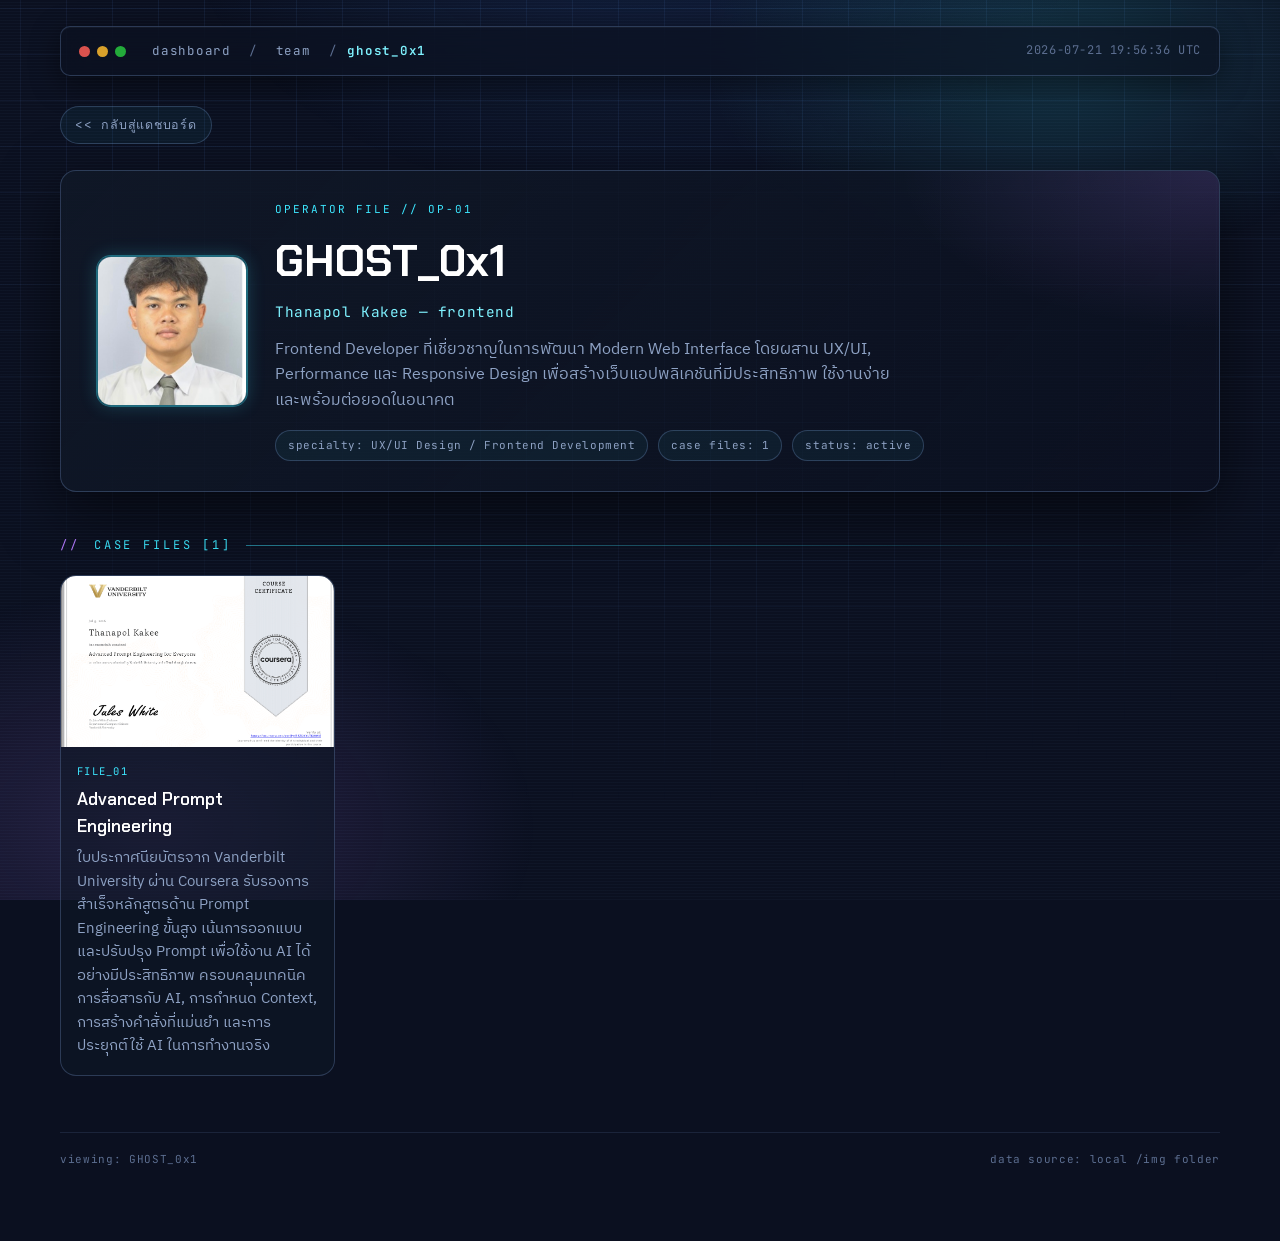
==== docs/profile-1.html @ 01cbeea3 "Initial commit: cyber security team portfolio site PHP source (index/team/profile/project) plus a pr" ====
<!DOCTYPE html>
<html lang="th">
<head>
<meta charset="UTF-8">
<meta name="viewport" content="width=device-width, initial-scale=1.0">
<title>GHOST_0x1 // Operator Profile</title>
<link rel="stylesheet" href="style.css?v=3">
</head>
<body>
<div class="shell">

    <div class="termbar">
        <div class="dots">
            <span class="dot d1"></span>
            <span class="dot d2"></span>
            <span class="dot d3"></span>
        </div>
        <nav class="term-nav" aria-label="Site">
            <a href="index.html">dashboard</a>
            <span class="sep">/</span>
            <a href="team.html">team</a>
            <span class="sep">/</span>
            <span class="current">ghost_0x1</span>
        </nav>
        <div class="clock">2026-07-21 19:56:36 UTC</div>
    </div>

    <a class="back-link" href="index.html">&lt;&lt; กลับสู่แดชบอร์ด</a>

    <div class="profile-header">
        <div class="profile-avatar">
            <img src="img/copter1.jpg"
                 alt="GHOST_0x1"
                 onerror="this.onerror=null; this.style.display='none'; this.insertAdjacentHTML('afterend','<div class=&quot;avatar-fallback&quot;><svg viewBox=&quot;0 0 24 24&quot; fill=&quot;none&quot; stroke=&quot;currentColor&quot; stroke-width=&quot;1.6&quot; stroke-linecap=&quot;round&quot; stroke-linejoin=&quot;round&quot;><path d=&quot;M3 3l18 18&quot;/><path d=&quot;M10.5 5h3l1 2H19a2 2 0 0 1 2 2v8.5&quot;/><path d=&quot;M5 7a2 2 0 0 0-2 2v8a2 2 0 0 0 2 2h11&quot;/><circle cx=&quot;12&quot; cy=&quot;13&quot; r=&quot;3.2&quot;/></svg><span>NO_IMAGE_DATA</span></div>');">
        </div>
        <div class="profile-meta">
            <div class="tag">operator file // OP-01</div>
            <h1>GHOST_0x1</h1>
            <div class="role-line">Thanapol Kakee — frontend</div>
            <p class="bio">Frontend Developer ที่เชี่ยวชาญในการพัฒนา Modern Web Interface โดยผสาน UX/UI, Performance และ Responsive Design 
                        เพื่อสร้างเว็บแอปพลิเคชันที่มีประสิทธิภาพ ใช้งานง่าย และพร้อมต่อยอดในอนาคต</p>
            <div class="stat-row">
                <span class="stat-chip">specialty: UX/UI Design / Frontend Development</span>
                <span class="stat-chip">case files: 1</span>
                <span class="stat-chip">status: active</span>
            </div>
        </div>
    </div>

    <div class="section-label">case files [1]</div>

    <div class="gallery">
                <div class="case-card">
            <div class="case-img">
                <span class="img-bg" style="background-image:url('img/copter.png');"></span>
                <img src="img/copter.png"
                     alt="Advanced Prompt Engineering"
                     loading="lazy"
                     onerror="this.onerror=null; this.style.display='none'; this.parentNode.insertAdjacentHTML('beforeend','<div class=&quot;avatar-fallback&quot;><svg viewBox=&quot;0 0 24 24&quot; fill=&quot;none&quot; stroke=&quot;currentColor&quot; stroke-width=&quot;1.6&quot; stroke-linecap=&quot;round&quot; stroke-linejoin=&quot;round&quot;><path d=&quot;M3 3l18 18&quot;/><path d=&quot;M10.5 5h3l1 2H19a2 2 0 0 1 2 2v8.5&quot;/><path d=&quot;M5 7a2 2 0 0 0-2 2v8a2 2 0 0 0 2 2h11&quot;/><circle cx=&quot;12&quot; cy=&quot;13&quot; r=&quot;3.2&quot;/></svg><span>NO_IMAGE_DATA</span></div>');">
            </div>
            <div class="case-body">
                <div class="case-num">FILE_01</div>
                <h3>Advanced Prompt Engineering</h3>
                <p>ใบประกาศนียบัตรจาก Vanderbilt University ผ่าน Coursera รับรองการสำเร็จหลักสูตรด้าน Prompt Engineering ขั้นสูง เน้นการออกแบบและปรับปรุง 
                Prompt เพื่อใช้งาน AI ได้อย่างมีประสิทธิภาพ ครอบคลุมเทคนิคการสื่อสารกับ AI, การกำหนด Context, การสร้างคำสั่งที่แม่นยำ และการประยุกต์ใช้ AI ในการทำงานจริง</p>
            </div>
        </div>
            </div>

    <div class="footnote">
        <span>viewing: GHOST_0x1</span>
        <span>data source: local /img folder</span>
    </div>

</div>
</body>
</html>
---- docs/style.css ----
@import url('https://fonts.googleapis.com/css2?family=Chakra+Petch:wght@400;500;600;700&family=IBM+Plex+Sans+Thai:wght@400;500;600&family=JetBrains+Mono:wght@400;500;700&display=swap');

/* =====================================================================
   OPERATOR CONSOLE // cyberpunk redesign
   Base #0B1020 · Panel #101827 · Cyan #3DE7FF · Blue #3B82F6 · Purple #B57BFF
   ===================================================================== */

:root{
  --bg:#0B1020;
  --bg-2:#101827;
  --ink:#070B16;

  --cyan:#3DE7FF;
  --cyan-2:#7FF2FF;
  --blue:#3B82F6;
  --purple:#B57BFF;
  --magenta:#F45BD6;

  --text:#E5EEFF;
  --muted:#8EA2C4;
  --faint:#5C6E90;

  --line:rgba(125,160,220,.14);
  --line-2:rgba(125,160,220,.28);
  --glass:rgba(16,24,39,.55);
  --glass-2:rgba(12,18,32,.66);

  --ok:#3BE8B0;
  --warn:#F5C34B;
  --proto:#B57BFF;

  --neon-cyan:0 0 0 1px rgba(61,231,255,.35), 0 0 18px rgba(61,231,255,.22);
  --neon-cyan-strong:0 0 0 1px rgba(61,231,255,.7), 0 0 26px rgba(61,231,255,.4);

  --radius:16px;
  --radius-sm:10px;
  --shell-w:1240px;
  --font-display:'Chakra Petch',sans-serif;
  --font-body:'IBM Plex Sans Thai','Chakra Petch',sans-serif;
  --font-mono:'JetBrains Mono',monospace;
}

*{box-sizing:border-box}
html{scroll-behavior:smooth}

body{
  margin:0;
  min-height:100vh;
  font-family:var(--font-body);
  color:var(--text);
  background:var(--bg);
  line-height:1.6;
  overflow-x:hidden;
  -webkit-font-smoothing:antialiased;
}

/* ---- ambient background: grid + drifting glow + scanlines ---- */
body::before{               /* moving grid */
  content:"";
  position:fixed; inset:-40% -20% -20% -20%;
  z-index:-3;
  background-image:
    linear-gradient(rgba(90,140,220,.10) 1px,transparent 1px),
    linear-gradient(90deg,rgba(90,140,220,.10) 1px,transparent 1px);
  background-size:46px 46px;
  -webkit-mask-image:radial-gradient(ellipse 70% 60% at 50% 30%,#000 40%,transparent 85%);
          mask-image:radial-gradient(ellipse 70% 60% at 50% 30%,#000 40%,transparent 85%);
  transform:translateZ(0);
  animation:gridDrift 26s linear infinite;
}
body::after{                /* radial neon glows */
  content:"";
  position:fixed; inset:0;
  z-index:-2;
  background:
    radial-gradient(45% 40% at 82% 6%,rgba(61,231,255,.16),transparent 60%),
    radial-gradient(50% 45% at 12% 92%,rgba(181,123,255,.16),transparent 60%),
    radial-gradient(60% 55% at 50% -10%,rgba(59,130,246,.14),transparent 60%);
  animation:glowDrift 18s ease-in-out infinite alternate;
  pointer-events:none;
}
/* faint scanline sheet + moving cursor spotlight */
.shell::before{
  content:"";
  position:fixed; inset:0;
  z-index:-1;
  pointer-events:none;
  background:
    radial-gradient(600px 600px at var(--px,-50%) var(--py,-50%),rgba(61,231,255,.06),transparent 70%),
    repeating-linear-gradient(0deg,rgba(120,160,220,.04) 0 1px,transparent 1px 3px);
}

@keyframes gridDrift{to{background-position:0 46px,46px 0}}
@keyframes glowDrift{
  0%{transform:translate3d(0,0,0)}
  100%{transform:translate3d(-24px,20px,0)}
}

/* =====================  SHELL  ===================== */
.shell{
  position:relative;
  max-width:var(--shell-w);
  margin:0 auto;
  padding:26px clamp(16px,4vw,40px) 72px;
}

/* =====================  TERMINAL BAR  ===================== */
.termbar{
  position:sticky; top:14px; z-index:40;
  display:flex; align-items:center; gap:18px;
  padding:11px 18px;
  margin-bottom:30px;
  background:var(--glass-2);
  border:1px solid var(--line-2);
  border-radius:var(--radius-sm);
  backdrop-filter:blur(16px);
  -webkit-backdrop-filter:blur(16px);
  box-shadow:0 8px 30px rgba(0,0,0,.45), inset 0 1px 0 rgba(255,255,255,.04);
}
.termbar .dots{display:flex; gap:7px}
.termbar .dot{width:11px; height:11px; border-radius:50%; opacity:.85}
.dot.d1{background:#ff5f57} .dot.d2{background:#febc2e} .dot.d3{background:#28c840}

.term-nav{display:flex; align-items:center; gap:10px; font-family:var(--font-mono); font-size:12.5px; letter-spacing:.06em}
.term-nav a{color:var(--muted); text-decoration:none; padding:3px 8px; border-radius:6px; transition:color .2s, background .2s, box-shadow .2s}
.term-nav a:hover{color:var(--cyan-2); background:rgba(61,231,255,.08)}
.term-nav a.is-active{color:var(--cyan); text-shadow:0 0 12px rgba(61,231,255,.5)}
.term-nav .sep{color:var(--faint)}
.term-nav .current{color:var(--cyan-2); font-weight:600}
.clock{margin-left:auto; font-family:var(--font-mono); font-size:12px; color:var(--faint); letter-spacing:.05em; white-space:nowrap}

/* =====================  BACK LINK  ===================== */
.back-link{
  display:inline-flex; align-items:center; gap:8px;
  font-family:var(--font-mono); font-size:12.5px; letter-spacing:.06em;
  color:var(--muted); text-decoration:none;
  padding:8px 14px; margin-bottom:26px;
  border:1px solid var(--line-2); border-radius:999px;
  background:rgba(61,231,255,.05);
  transition:.22s;
}
.back-link:hover{color:var(--cyan-2); border-color:rgba(61,231,255,.5); box-shadow:var(--neon-cyan); transform:translateX(-2px)}

/* =====================  HERO  ===================== */
.hero-wrapper{display:grid; grid-template-columns:1.55fr 1fr; gap:22px; margin-bottom:14px}

.hero{
  position:relative; overflow:hidden;
  padding:38px clamp(22px,4vw,44px);
  border:1px solid var(--line-2);
  border-radius:var(--radius);
  background:
    linear-gradient(135deg,rgba(16,24,39,.9),rgba(11,16,32,.72));
  box-shadow:0 22px 60px rgba(0,0,0,.5), inset 0 1px 0 rgba(255,255,255,.05);
}
/* corner brackets */
.hero::before,.hero::after{
  content:""; position:absolute; width:36px; height:36px; pointer-events:none;
  border:2px solid rgba(61,231,255,.55);
}
.hero::before{top:16px; left:16px; border-right:0; border-bottom:0}
.hero::after{bottom:16px; right:16px; border-left:0; border-top:0}
/* scan sweep */
.hero > *{position:relative; z-index:1}
.hero{--scanpos:-30%}

.eyebrow{
  display:inline-flex; align-items:center; gap:9px;
  font-family:var(--font-mono); font-size:11.5px; letter-spacing:.28em; text-transform:uppercase;
  color:var(--cyan-2);
  padding:6px 12px; border:1px solid rgba(61,231,255,.3); border-radius:999px;
  background:rgba(61,231,255,.06);
}
.status-dot{width:8px; height:8px; border-radius:50%; background:var(--ok); box-shadow:0 0 10px var(--ok); animation:pulse 1.8s ease-in-out infinite}
@keyframes pulse{0%,100%{opacity:1; transform:scale(1)}50%{opacity:.35; transform:scale(.7)}}

.hero h1{
  font-family:var(--font-display); font-weight:700;
  font-size:clamp(2.1rem,4.6vw,3.5rem); line-height:1.02; letter-spacing:.01em;
  margin:20px 0 14px;
  background:linear-gradient(180deg,#fff,#9fd8ff);
  -webkit-background-clip:text; background-clip:text; color:transparent;
  text-shadow:0 0 30px rgba(61,231,255,.15);
}
.cursor{display:inline-block; width:.55ch; height:1em; margin-left:.15ch; vertical-align:-.08em; background:var(--cyan); box-shadow:0 0 12px var(--cyan); animation:blink 1.05s steps(1) infinite}
@keyframes blink{50%{opacity:0}}

.hero p{max-width:60ch; color:var(--muted); font-size:1.02rem; margin:0}

.hero-stats{display:flex; flex-wrap:wrap; gap:14px; margin-top:26px}
.hero-box{
  flex:1 1 120px; min-width:110px;
  padding:16px 18px; border:1px solid var(--line); border-radius:var(--radius-sm);
  background:rgba(7,11,22,.5); position:relative; overflow:hidden;
}
.hero-box::after{content:""; position:absolute; left:0; top:0; bottom:0; width:2px; background:linear-gradient(180deg,var(--cyan),transparent)}
.hero-box h2{font-family:var(--font-display); font-weight:700; font-size:1.9rem; margin:0; color:#fff}
.hero-box span{font-family:var(--font-mono); font-size:11px; letter-spacing:.14em; text-transform:uppercase; color:var(--faint)}

/* team-portfolio menu card (index right column) */
.team-dashboard{
  position:relative; overflow:hidden;
  display:flex; flex-direction:column; justify-content:center; gap:12px;
  padding:30px 28px; text-decoration:none; color:var(--text);
  border:1px solid var(--line-2); border-radius:var(--radius);
  background:linear-gradient(160deg,rgba(59,130,246,.14),rgba(181,123,255,.1)),var(--glass);
  box-shadow:0 22px 60px rgba(0,0,0,.5);
  transition:transform .3s, border-color .3s, box-shadow .3s;
}
.team-dashboard::before{content:""; position:absolute; inset:0; background:radial-gradient(120% 90% at 100% 0,rgba(61,231,255,.18),transparent 55%); opacity:.7}
.team-dashboard:hover{transform:translateY(-4px); border-color:rgba(61,231,255,.5); box-shadow:0 26px 70px rgba(0,60,120,.4),var(--neon-cyan)}
.team-icon{font-size:2rem; filter:drop-shadow(0 0 14px rgba(61,231,255,.4)); position:relative}
.team-title{font-family:var(--font-display); font-weight:700; letter-spacing:.14em; font-size:1.05rem; color:var(--cyan-2); position:relative}
.team-desc{color:var(--muted); font-size:.94rem; position:relative}
.team-button{
  align-self:flex-start; margin-top:6px; position:relative;
  font-family:var(--font-mono); font-size:12.5px; letter-spacing:.05em;
  padding:9px 16px; border-radius:999px;
  color:#04121f; background:linear-gradient(90deg,var(--cyan),var(--cyan-2));
  box-shadow:0 8px 22px rgba(61,231,255,.28);
}

/* =====================  SECTION LABEL  ===================== */
.section-label{
  display:flex; align-items:center; gap:14px;
  font-family:var(--font-mono); font-size:12px; letter-spacing:.24em; text-transform:uppercase;
  color:var(--cyan); margin:44px 0 20px;
}
.section-label::before{content:"//"; color:var(--purple)}
.section-label::after{content:""; flex:1; height:1px; background:linear-gradient(90deg,rgba(61,231,255,.5),transparent)}

/* =====================  OPERATOR GRID (index)  ===================== */
.grid{display:grid; grid-template-columns:repeat(auto-fill,minmax(230px,1fr)); gap:20px}

.card{
  position:relative; overflow:hidden; text-decoration:none; color:var(--text);
  display:flex; flex-direction:column;
  border:1px solid var(--line-2); border-radius:var(--radius);
  background:var(--glass); backdrop-filter:blur(10px); -webkit-backdrop-filter:blur(10px);
  transition:transform .32s cubic-bezier(.2,.7,.3,1), border-color .32s, box-shadow .32s;
}
.card::after{content:""; position:absolute; inset:0; border-radius:inherit; box-shadow:inset 0 0 0 1px transparent; transition:box-shadow .32s; pointer-events:none}
.card:hover{transform:translateY(-8px); border-color:rgba(61,231,255,.5); box-shadow:0 24px 60px rgba(0,60,120,.35)}
.card:hover::after{box-shadow:inset 0 0 22px rgba(61,231,255,.18)}

.card-top{
  display:flex; justify-content:space-between; align-items:center;
  padding:12px 16px; font-family:var(--font-mono); font-size:11px; letter-spacing:.1em;
  color:var(--faint); text-transform:uppercase; border-bottom:1px solid var(--line);
}
.card-top .idx{color:var(--cyan)}

.avatar-wrap{position:relative; aspect-ratio:1/1; overflow:hidden; background:var(--ink)}
.avatar-wrap img{width:100%; height:100%; object-fit:cover; display:block; transition:transform .5s ease}
.card:hover .avatar-wrap img{transform:scale(1.07)}
.avatar-wrap::after{content:""; position:absolute; inset:0; background:linear-gradient(180deg,transparent 55%,rgba(7,11,22,.85)); pointer-events:none}

.card-body{padding:16px; display:flex; flex-direction:column; gap:4px}
.codename{font-family:var(--font-display); font-weight:600; font-size:1.15rem; margin:0; color:#fff}
.role{margin:0; font-size:.9rem; color:var(--muted)}
.specialty{
  align-self:flex-start; margin-top:8px;
  font-family:var(--font-mono); font-size:10.5px; letter-spacing:.08em;
  padding:4px 10px; border-radius:999px; color:var(--cyan-2);
  border:1px solid rgba(61,231,255,.3); background:rgba(61,231,255,.06);
}
.enter{
  margin-top:12px; display:flex; align-items:center; justify-content:space-between;
  font-family:var(--font-mono); font-size:11.5px; letter-spacing:.05em; color:var(--muted);
  padding-top:12px; border-top:1px solid var(--line);
}
.enter .arrow{color:var(--cyan); transition:transform .25s}
.card:hover .enter .arrow{transform:translateX(4px)}

/* image fallback (shared) */
.img-bg{display:none}
.avatar-fallback{
  position:absolute; inset:0; display:flex; flex-direction:column; align-items:center; justify-content:center; gap:8px;
  color:var(--faint); background:repeating-linear-gradient(45deg,rgba(90,120,180,.05) 0 8px,transparent 8px 16px),var(--ink);
}
.avatar-fallback svg{width:34px; height:34px; opacity:.6}
.avatar-fallback span{font-family:var(--font-mono); font-size:10px; letter-spacing:.14em}

/* =====================  PROFILE HEADER  ===================== */
.profile-header{
  position:relative; overflow:hidden;
  display:grid; grid-template-columns:auto 1fr; gap:28px; align-items:center;
  padding:30px clamp(20px,3vw,36px);
  border:1px solid var(--line-2); border-radius:var(--radius);
  background:linear-gradient(135deg,rgba(16,24,39,.92),rgba(11,16,32,.7));
  box-shadow:0 22px 60px rgba(0,0,0,.5);
}
.profile-header::before{content:""; position:absolute; inset:0; background:radial-gradient(50% 90% at 100% 0,rgba(181,123,255,.16),transparent 55%); pointer-events:none}
.profile-avatar{position:relative; width:150px; height:150px; border-radius:14px; overflow:hidden; border:1px solid rgba(61,231,255,.4); box-shadow:var(--neon-cyan); flex-shrink:0}
.profile-avatar img{width:100%; height:100%; object-fit:cover; display:block}
.profile-meta{position:relative; z-index:1; min-width:0}
.profile-meta .tag{font-family:var(--font-mono); font-size:11px; letter-spacing:.18em; color:var(--cyan); text-transform:uppercase}
.profile-meta h1{font-family:var(--font-display); font-weight:700; font-size:clamp(1.8rem,4vw,2.7rem); margin:8px 0 4px; color:#fff}
.role-line{color:var(--cyan-2); font-family:var(--font-mono); font-size:.9rem; letter-spacing:.04em}
.bio{color:var(--muted); margin:14px 0 16px; max-width:62ch}
.stat-row{display:flex; flex-wrap:wrap; gap:10px}
.stat-chip{
  font-family:var(--font-mono); font-size:11px; letter-spacing:.05em; color:var(--muted);
  padding:6px 12px; border-radius:999px; border:1px solid var(--line-2); background:rgba(61,231,255,.05);
}

/* =====================  CASE-FILE GALLERY  ===================== */
.gallery{display:grid; grid-template-columns:repeat(auto-fill,minmax(250px,1fr)); gap:20px}
.case-card{
  position:relative; overflow:hidden; display:flex; flex-direction:column;
  border:1px solid var(--line-2); border-radius:var(--radius); background:var(--glass);
  transition:transform .3s, border-color .3s, box-shadow .3s;
}
.case-card:hover{transform:translateY(-6px); border-color:rgba(61,231,255,.45); box-shadow:0 22px 55px rgba(0,60,120,.32)}
.case-img{position:relative; aspect-ratio:16/10; overflow:hidden; background:var(--ink)}
.case-img img{width:100%; height:100%; object-fit:cover; display:block; transition:transform .5s}
.case-card:hover .case-img img{transform:scale(1.06)}
.case-body{padding:16px; display:flex; flex-direction:column; gap:6px}
.case-num{font-family:var(--font-mono); font-size:10.5px; letter-spacing:.12em; color:var(--cyan)}
.case-body h3{font-family:var(--font-display); font-weight:600; font-size:1.08rem; margin:0; color:#fff}
.case-body p{margin:0; color:var(--muted); font-size:.92rem}

/* =====================  PROJECTS GRID (team)  ===================== */
.projects-grid{display:grid; grid-template-columns:repeat(auto-fill,minmax(300px,1fr)); gap:22px}

.tcard{
  position:relative; overflow:hidden; text-decoration:none; color:var(--text);
  display:flex; flex-direction:column;
  border:1px solid var(--line-2); border-radius:var(--radius);
  background:var(--glass); backdrop-filter:blur(10px); -webkit-backdrop-filter:blur(10px);
  transition:transform .32s cubic-bezier(.2,.7,.3,1), border-color .32s, box-shadow .32s;
}
/* cursor-following spotlight (uses --mx/--my set by JS) */
.tcard-spot{position:absolute; inset:0; border-radius:inherit; opacity:0; transition:opacity .3s; pointer-events:none;
  background:radial-gradient(240px 240px at var(--mx,50%) var(--my,50%),rgba(61,231,255,.16),transparent 60%)}
.tcard:hover .tcard-spot{opacity:1}
.tcard:hover,.tcard:focus-visible{transform:translateY(-8px); border-color:rgba(61,231,255,.55); box-shadow:0 26px 66px rgba(0,60,120,.4),var(--neon-cyan); outline:none}

.tcard-media{position:relative; aspect-ratio:16/9; overflow:hidden; background:var(--ink)}
.tcard-media img{width:100%; height:100%; object-fit:cover; display:block; transition:transform .5s}
.tcard:hover .tcard-media img{transform:scale(1.06)}
.tcard-media::after{content:""; position:absolute; inset:0; background:linear-gradient(180deg,transparent 50%,rgba(7,11,22,.8)); pointer-events:none}

/* status badge (shared shape) */
.tcard-status,.pd-status{
  display:inline-flex; align-items:center; gap:7px;
  font-family:var(--font-mono); font-size:10.5px; letter-spacing:.08em; text-transform:uppercase;
  padding:5px 11px; border-radius:999px; border:1px solid var(--line-2);
  background:rgba(7,11,22,.75); color:var(--muted); backdrop-filter:blur(6px);
}
.tcard-status{position:absolute; top:12px; left:12px; z-index:2}
.tcard-dot{width:7px; height:7px; border-radius:50%; background:currentColor; box-shadow:0 0 8px currentColor}
.tcard-status--done,.pd-status--done{color:var(--ok); border-color:rgba(59,232,176,.4)}
.tcard-status--prog,.pd-status--prog{color:var(--warn); border-color:rgba(245,195,75,.4)}
.tcard-status--proto,.pd-status--proto{color:var(--proto); border-color:rgba(181,123,255,.4)}

.tcard-body{padding:18px; display:flex; flex-direction:column; gap:8px; flex:1}
.tcard-kicker{font-family:var(--font-mono); font-size:10.5px; letter-spacing:.12em; color:var(--cyan); text-transform:uppercase}
.tcard-title{font-family:var(--font-display); font-weight:600; font-size:1.2rem; margin:0; color:#fff}
.tcard-desc{margin:0; color:var(--muted); font-size:.94rem; flex:1}
.tcard-tags{display:flex; flex-wrap:wrap; gap:7px; margin-top:4px}
.tcard-tag{font-family:var(--font-mono); font-size:10px; letter-spacing:.05em; color:var(--cyan-2); padding:4px 9px; border-radius:6px; border:1px solid rgba(61,231,255,.25); background:rgba(61,231,255,.06)}
.tcard-cta{
  margin-top:8px; padding-top:12px; border-top:1px solid var(--line);
  display:flex; align-items:center; justify-content:space-between;
  font-family:var(--font-mono); font-size:12px; letter-spacing:.04em; color:var(--cyan-2);
}
.tcard-cta .arrow{display:inline-flex; color:var(--cyan); transition:transform .25s}
.tcard-cta .arrow svg{width:18px; height:18px}
.tcard:hover .tcard-cta .arrow{transform:translateX(5px)}

/* =====================  PROJECT DETAIL  ===================== */
.pd-hero{display:grid; grid-template-columns:1.1fr 1fr; gap:24px; margin-bottom:8px}
.pd-banner{position:relative; aspect-ratio:16/10; overflow:hidden; border-radius:var(--radius); border:1px solid var(--line-2); background:var(--ink); box-shadow:0 20px 55px rgba(0,0,0,.5)}
.pd-banner img{width:100%; height:100%; object-fit:cover; display:block}
.pd-head{display:flex; flex-direction:column; justify-content:center}
.pd-kicker{display:flex; flex-wrap:wrap; align-items:center; gap:12px; font-family:var(--font-mono); font-size:11.5px; letter-spacing:.14em; color:var(--cyan); text-transform:uppercase}
.pd-status{position:static}
.pd-title{font-family:var(--font-display); font-weight:700; font-size:clamp(1.8rem,4vw,2.8rem); margin:16px 0 12px; color:#fff}
.pd-summary{color:var(--muted); font-size:1.02rem; margin:0; max-width:60ch}

.pd-grid{display:grid; grid-template-columns:repeat(auto-fit,minmax(280px,1fr)); gap:20px; margin-top:6px}
.pd-block{
  padding:22px; border:1px solid var(--line-2); border-radius:var(--radius);
  background:var(--glass); backdrop-filter:blur(10px); -webkit-backdrop-filter:blur(10px);
}
.pd-block-head{display:flex; align-items:center; gap:11px; font-family:var(--font-display); font-weight:600; font-size:1.05rem; color:#fff; margin-bottom:14px}
.pd-block-head .ic{display:inline-flex; width:34px; height:34px; align-items:center; justify-content:center; border-radius:9px; color:var(--cyan); border:1px solid rgba(61,231,255,.3); background:rgba(61,231,255,.08)}
.pd-block-head .ic svg{width:18px; height:18px}
.pd-block ul{margin:0; padding-left:0; list-style:none; display:flex; flex-direction:column; gap:9px}
.pd-block li{position:relative; padding-left:20px; color:var(--muted); font-size:.95rem}
.pd-block li::before{content:"▸"; position:absolute; left:0; color:var(--cyan)}
.pd-chips{display:flex; flex-wrap:wrap; gap:8px}
.pd-chips span{font-family:var(--font-mono); font-size:11px; color:var(--cyan-2); padding:6px 12px; border-radius:8px; border:1px solid rgba(61,231,255,.25); background:rgba(61,231,255,.06)}

/* =====================  FOOTNOTE  ===================== */
.footnote{
  display:flex; flex-wrap:wrap; justify-content:space-between; gap:10px;
  margin-top:56px; padding-top:18px; border-top:1px solid var(--line);
  font-family:var(--font-mono); font-size:11px; letter-spacing:.06em; color:var(--faint);
}

/* =====================  FLOATING DOSSIER PANEL (signature)  ===================== */
.hud-panel{
  position:fixed; z-index:60; width:320px; max-width:calc(100vw - 24px);
  padding:18px 18px 16px;
  border:1px solid rgba(61,231,255,.45); border-radius:14px;
  background:linear-gradient(160deg,rgba(12,18,32,.96),rgba(9,13,24,.96));
  backdrop-filter:blur(16px); -webkit-backdrop-filter:blur(16px);
  box-shadow:0 26px 70px rgba(0,0,0,.6),var(--neon-cyan);
  opacity:0; transform:translateY(10px) scale(.98);
  transition:opacity .22s ease, transform .28s cubic-bezier(.2,.7,.3,1);
  pointer-events:none;
}
.hud-panel.is-visible{opacity:1; transform:translateY(0) scale(1)}
.hud-panel::before,.hud-panel::after{content:""; position:absolute; width:16px; height:16px; border:2px solid rgba(61,231,255,.7); pointer-events:none}
.hud-panel::before{top:8px; left:8px; border-right:0; border-bottom:0}
.hud-panel::after{bottom:8px; right:8px; border-left:0; border-top:0}
/* scan line inside panel */
.hud-scan{position:absolute; left:0; right:0; top:0; height:2px; background:linear-gradient(90deg,transparent,rgba(61,231,255,.7),transparent); animation:hudScan 2.6s linear infinite; opacity:.7}
@keyframes hudScan{0%{top:0} 100%{top:100%}}

.hud-eyebrow{font-family:var(--font-mono); font-size:10px; letter-spacing:.2em; text-transform:uppercase; color:var(--cyan)}
.hud-name{font-family:var(--font-display); font-weight:700; font-size:1.15rem; color:#fff; margin:4px 0 10px; line-height:1.2}
.hud-rows{display:grid; grid-template-columns:auto 1fr; gap:6px 12px; margin:0 0 12px}
.hud-rows dt{font-family:var(--font-mono); font-size:10.5px; letter-spacing:.06em; text-transform:uppercase; color:var(--faint)}
.hud-rows dd{margin:0; font-size:12.5px; color:var(--text); text-align:right}
.hud-sep{height:1px; background:linear-gradient(90deg,rgba(61,231,255,.4),transparent); margin:10px 0}
.hud-label{font-family:var(--font-mono); font-size:10px; letter-spacing:.14em; text-transform:uppercase; color:var(--cyan); margin-bottom:7px}
.hud-summary{font-size:12.5px; color:var(--muted); margin:0 0 12px; line-height:1.55}
.hud-chips{display:flex; flex-wrap:wrap; gap:6px; margin-bottom:12px}
.hud-chips span{font-family:var(--font-mono); font-size:9.5px; letter-spacing:.04em; color:var(--cyan-2); padding:3px 8px; border-radius:6px; border:1px solid rgba(61,231,255,.25); background:rgba(61,231,255,.07)}
.hud-feats{margin:0 0 14px; padding-left:0; list-style:none; display:flex; flex-direction:column; gap:5px}
.hud-feats li{position:relative; padding-left:16px; font-size:12px; color:var(--muted)}
.hud-feats li::before{content:"▸"; position:absolute; left:0; color:var(--cyan)}
.hud-actions{display:flex; gap:8px}
.hud-btn{
  flex:1; display:inline-flex; align-items:center; justify-content:center; gap:6px;
  font-family:var(--font-mono); font-size:11px; letter-spacing:.04em; text-decoration:none;
  padding:8px 10px; border-radius:8px; transition:.2s;
}
.hud-btn svg{width:14px; height:14px}
.hud-btn--primary{color:#04121f; background:linear-gradient(90deg,var(--cyan),var(--cyan-2)); box-shadow:0 6px 18px rgba(61,231,255,.28)}
.hud-btn--primary:hover{filter:brightness(1.08)}
.hud-btn--ghost{color:var(--cyan-2); border:1px solid rgba(61,231,255,.35); background:rgba(61,231,255,.05)}
.hud-btn--ghost:hover{border-color:rgba(61,231,255,.7); box-shadow:var(--neon-cyan)}

/* =====================  RESPONSIVE  ===================== */
@media (max-width:940px){
  .hero-wrapper{grid-template-columns:1fr}
  .pd-hero{grid-template-columns:1fr}
}
@media (max-width:680px){
  .termbar{gap:12px; padding:10px 14px}
  .clock{display:none}
  .profile-header{grid-template-columns:1fr; text-align:center; justify-items:center}
  .profile-avatar{width:120px; height:120px}
  .bio{margin-left:auto; margin-right:auto}
  .stat-row{justify-content:center}
  .hud-panel{display:none !important}   /* dossier is a hover feature; grid stays fully usable on touch */
}

/* =====================  REDUCED MOTION  ===================== */
@media (prefers-reduced-motion:reduce){
  *,*::before,*::after{animation-duration:.001ms !important; animation-iteration-count:1 !important; transition-duration:.001ms !important; scroll-behavior:auto !important}
  .hud-panel{transition:opacity .12s linear}
}

/* keyboard focus visibility everywhere */
a:focus-visible,button:focus-visible{outline:2px solid var(--cyan); outline-offset:3px; border-radius:6px}
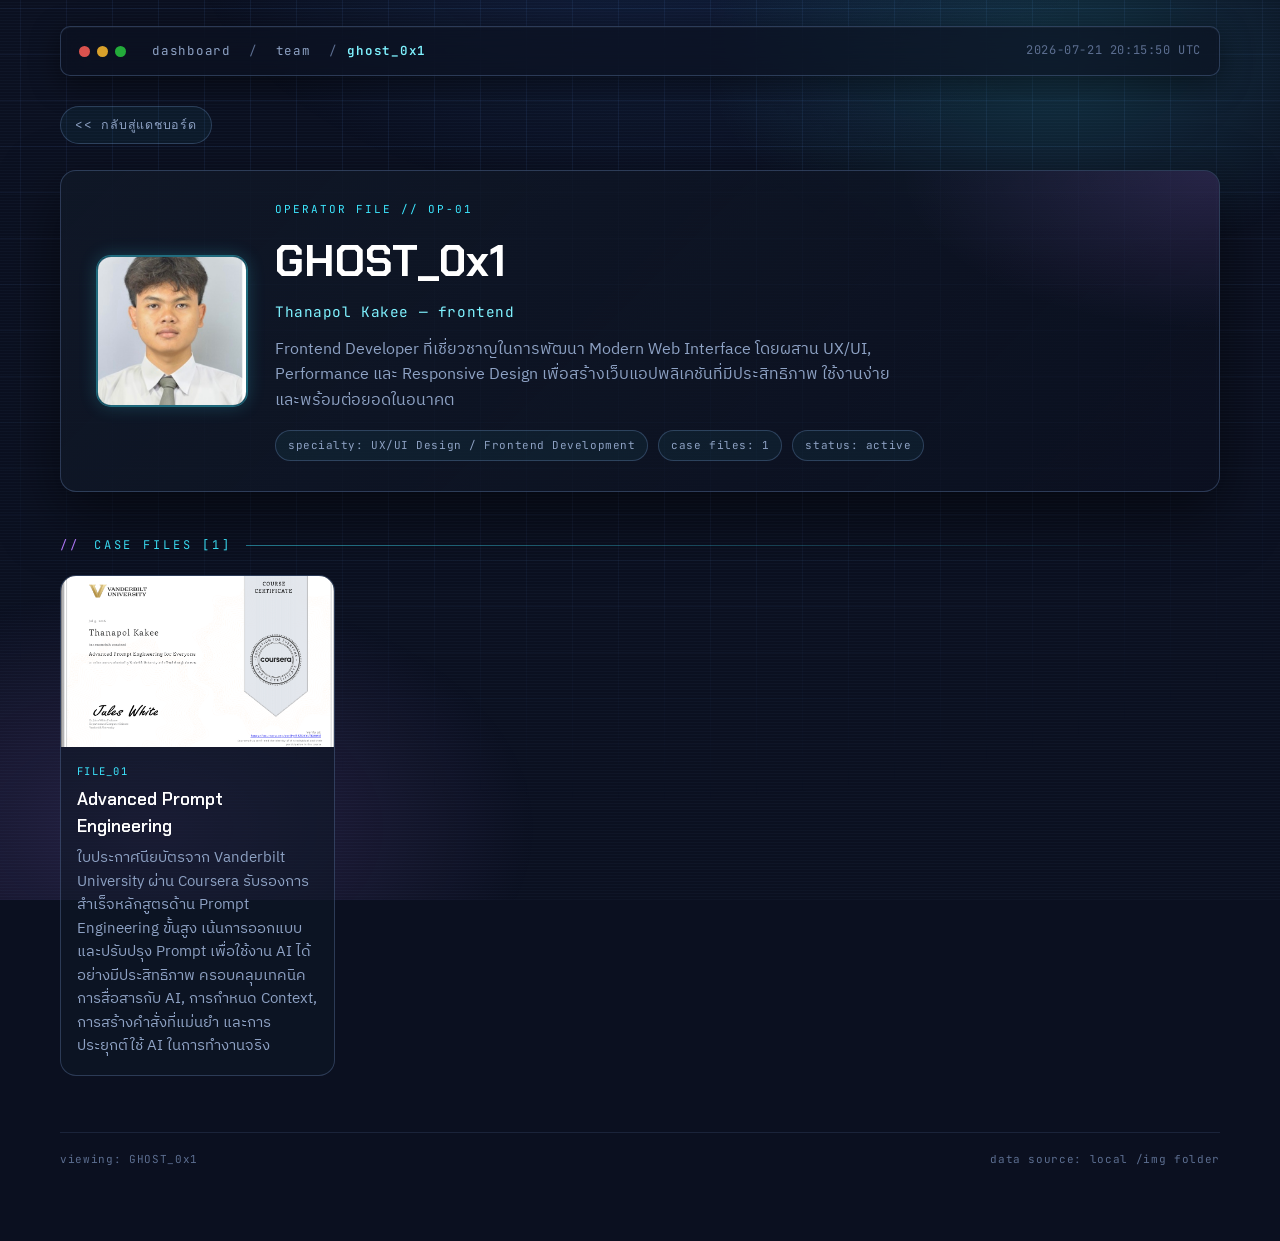
==== commit b515dbd3: "Refresh static export: update CIPHER_0x2 avatar to latest image Regenerated docs/ from the current c" ====
--- a/docs/profile-1.html
+++ b/docs/profile-1.html
@@ -22,7 +22,7 @@
             <span class="sep">/</span>
             <span class="current">ghost_0x1</span>
         </nav>
-        <div class="clock">2026-07-21 19:56:36 UTC</div>
+        <div class="clock">2026-07-21 20:15:50 UTC</div>
     </div>
 
     <a class="back-link" href="index.html">&lt;&lt; กลับสู่แดชบอร์ด</a>
